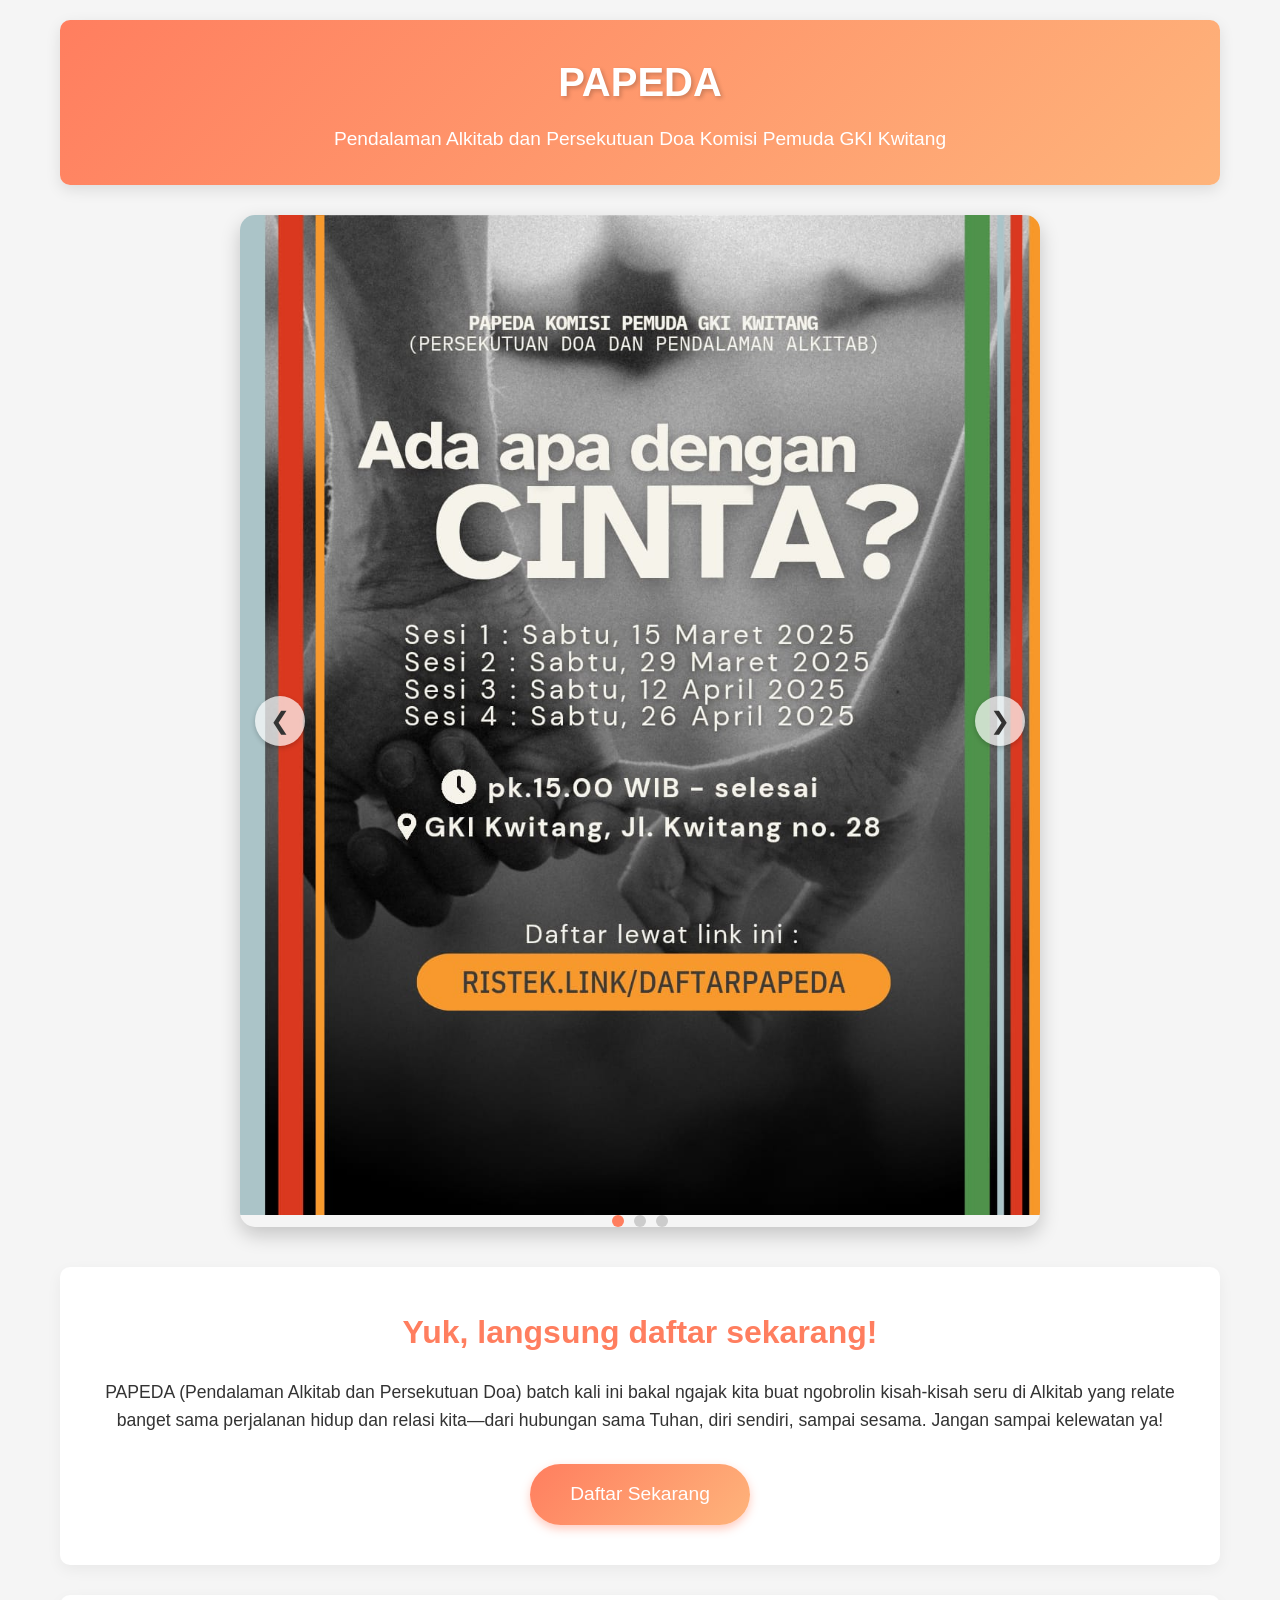
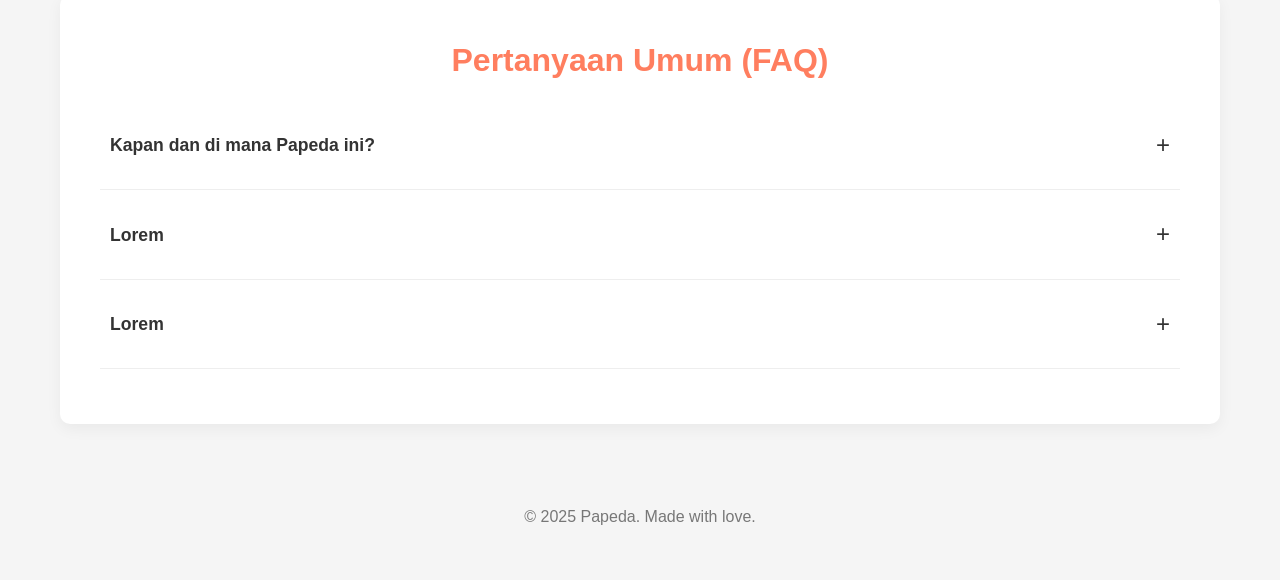
==== index.html @ 450020db "rename main.html to index.html" ====
<!DOCTYPE html>
<html lang="id">
<head>
    <meta charset="UTF-8">
    <meta name="viewport" content="width=device-width, initial-scale=1.0">
    <title>PAPEDA (Pendalaman Alkitab dan Persekutuan Doa)</title>
    <link rel="stylesheet" href="styles.css">
    <script defer src="script.js"></script>
</head>
<body>
    <div class="container">
        <header>
            <h1>PAPEDA</h1>
            <p>Pendalaman Alkitab dan Persekutuan Doa Komisi Pemuda GKI Kwitang</p>
        </header>

        <section class="carousel-container">
            <div class="carousel">
                <div class="carousel-slide">
                    <img src="poster1.jpg" alt="Poster Acara Papeda 1">
                </div>
                <div class="carousel-slide">
                    <img src="poster1.jpg" alt="Poster Acara Papeda 2">
                </div>
                <div class="carousel-slide">
                    <img src="poster1.jpg" alt="Poster Acara Papeda 3">
                </div>
            </div>
            
            <button class="carousel-btn prev-btn">&#10094;</button>
            <button class="carousel-btn next-btn">&#10095;</button>
            
            <div class="carousel-indicators">
                <span class="indicator active"></span>
                <span class="indicator"></span>
                <span class="indicator"></span>
            </div>
        </section>

        <section class="registration">
            <h2>Yuk, langsung daftar sekarang!</h2>
            <p>PAPEDA (Pendalaman Alkitab dan Persekutuan Doa) batch kali ini bakal ngajak kita buat ngobrolin kisah-kisah seru di Alkitab yang relate banget sama perjalanan hidup dan relasi kita—dari hubungan sama Tuhan, diri sendiri, sampai sesama. Jangan sampai kelewatan ya!</p>
            <a href="https://ristek.link/daftarPAPEDA" class="btn-register">Daftar Sekarang</a>
        </section>

        <section class="faq-section">
            <h2>Pertanyaan Umum (FAQ)</h2>
            
            <div class="faq-item">
                <div class="faq-question">Kapan dan di mana Papeda ini?</div>
                <div class="faq-answer">
                    <p>di kwitang :)</p>
                </div>
            </div>
            
            <div class="faq-item">
                <div class="faq-question">Lorem</div>
                <div class="faq-answer">
                    <p>Lorem</p>
                </div>
            </div>
            
            <div class="faq-item">
                <div class="faq-question">Lorem</div>
                <div class="faq-answer">
                    <p>Lorem</p>
                    <ul>
                        <li>Lorem</li>
                        <li>Lorem</li>
                        <li>Lorem</li>
                        <li>Lorem</li>
                    </ul>
                </div>
            </div>
            
        </section>

        <footer>
            <p>&copy; 2025 Papeda. Made with love.</p>
        </footer>
    </div>

</body>
</html>
---- styles.css ----
* {
    margin: 0;
    padding: 0;
    box-sizing: border-box;
    font-family: 'Segoe UI', Tahoma, Geneva, Verdana, sans-serif;
}

body {
    background-color: #f5f5f5;
    color: #333;
    line-height: 1.6;
}

.container {
    max-width: 1200px;
    margin: 0 auto;
    padding: 20px;
}

/* Header Styling */
header {
    text-align: center;
    padding: 30px 0;
    background: linear-gradient(135deg, #ff7e5f, #feb47b);
    color: white;
    border-radius: 10px;
    margin-bottom: 30px;
    box-shadow: 0 5px 15px rgba(0, 0, 0, 0.1);
}

header h1 {
    font-size: 2.5rem;
    margin-bottom: 10px;
    text-shadow: 2px 2px 4px rgba(0, 0, 0, 0.2);
}

header p {
    font-size: 1.2rem;
    max-width: 800px;
    margin: 0 auto;
}

/* Carousel Styling */
.carousel-container {
    position: relative;
    max-width: 800px;
    margin: 0 auto 40px;
    overflow: hidden;
    border-radius: 15px;
    box-shadow: 0 8px 20px rgba(0, 0, 0, 0.2);
}

.carousel {
    display: flex;
    transition: transform 0.5s ease-in-out;
}

.carousel-slide {
    min-width: 100%;
    height: auto;
}

.carousel-slide img {
    width: 100%;
    height: auto;
    display: block;
}

.carousel-btn {
    position: absolute;
    top: 50%;
    transform: translateY(-50%);
    background-color: rgba(255, 255, 255, 0.7);
    color: #333;
    border: none;
    border-radius: 50%;
    width: 50px;
    height: 50px;
    font-size: 1.5rem;
    cursor: pointer;
    transition: all 0.3s;
    display: flex;
    align-items: center;
    justify-content: center;
    box-shadow: 0 2px 5px rgba(0, 0, 0, 0.2);
}

.carousel-btn:hover {
    background-color: rgba(255, 255, 255, 0.9);
    box-shadow: 0 4px 8px rgba(0, 0, 0, 0.3);
}

.prev-btn {
    left: 15px;
}

.next-btn {
    right: 15px;
}

.carousel-indicators {
    display: flex;
    justify-content: center;
    /* margin-top: 15px; */
}

.indicator {
    width: 12px;
    height: 12px;
    border-radius: 50%;
    background-color: #ccc;
    margin: 0 5px;
    cursor: pointer;
    transition: background-color 0.3s;
}

.indicator.active {
    background-color: #ff7e5f;
}

/* Registration Section */
.registration {
    background-color: white;
    padding: 40px;
    border-radius: 10px;
    box-shadow: 0 5px 15px rgba(0, 0, 0, 0.05);
    margin-bottom: 30px;
    text-align: center;
}

.registration h2 {
    font-size: 2rem;
    margin-bottom: 20px;
    color: #ff7e5f;
}

.registration p {
    margin-bottom: 30px;
    font-size: 1.1rem;
}

.btn-register {
    display: inline-block;
    background: linear-gradient(135deg, #ff7e5f, #feb47b);
    color: white;
    padding: 15px 40px;
    font-size: 1.2rem;
    text-decoration: none;
    border-radius: 50px;
    transition: all 0.3s;
    box-shadow: 0 4px 10px rgba(255, 126, 95, 0.4);
}

.btn-register:hover {
    transform: translateY(-3px);
    box-shadow: 0 6px 15px rgba(255, 126, 95, 0.5);
}

/* FAQ Section */
.faq-section {
    background-color: white;
    padding: 40px;
    border-radius: 10px;
    box-shadow: 0 5px 15px rgba(0, 0, 0, 0.05);
}

.faq-section h2 {
    font-size: 2rem;
    margin-bottom: 30px;
    text-align: center;
    color: #ff7e5f;
}

.faq-item {
    margin-bottom: 15px;
    border-bottom: 1px solid #eee;
    padding-bottom: 15px;
}

.faq-question {
    display: flex;
    justify-content: space-between;
    align-items: center;
    cursor: pointer;
    font-weight: 600;
    font-size: 1.1rem;
    padding: 10px;
    transition: all 0.3s;
    border-radius: 5px;
}

.faq-question:hover {
    background-color: #f9f9f9;
}

.faq-question::after {
    content: '+';
    font-size: 1.5rem;
    font-weight: 300;
    transition: transform 0.3s;
}

.faq-item.active .faq-question {
    color: #ff7e5f;
}

.faq-item.active .faq-question::after {
    content: '−';
    transform: rotate(180deg);
}

.faq-answer {
    max-height: 0;
    overflow: hidden;
    transition: max-height 0.5s ease-in-out, padding 0.5s ease-in-out;
    padding: 0 10px;
}

.faq-item.active .faq-answer {
    max-height: 500px;
    padding: 10px;
}

/* Footer */
footer {
    text-align: center;
    padding: 30px 0;
    margin-top: 50px;
    color: #777;
}

/* Responsive Design */
@media (max-width: 768px) {
    header h1 {
        font-size: 2rem;
    }

    header p {
        font-size: 1rem;
    }

    .carousel-container {
        max-width: 100%;
    }

    .carousel-btn {
        width: 40px;
        height: 40px;
        font-size: 1.2rem;
    }

    .registration, .faq-section {
        padding: 25px;
    }

    .btn-register {
        padding: 12px 30px;
        font-size: 1.1rem;
    }
}

@media (max-width: 480px) {
    header h1 {
        font-size: 1.8rem;
    }

    .carousel-btn {
        width: 35px;
        height: 35px;
        font-size: 1rem;
    }

    .faq-question {
        font-size: 1rem;
    }
}
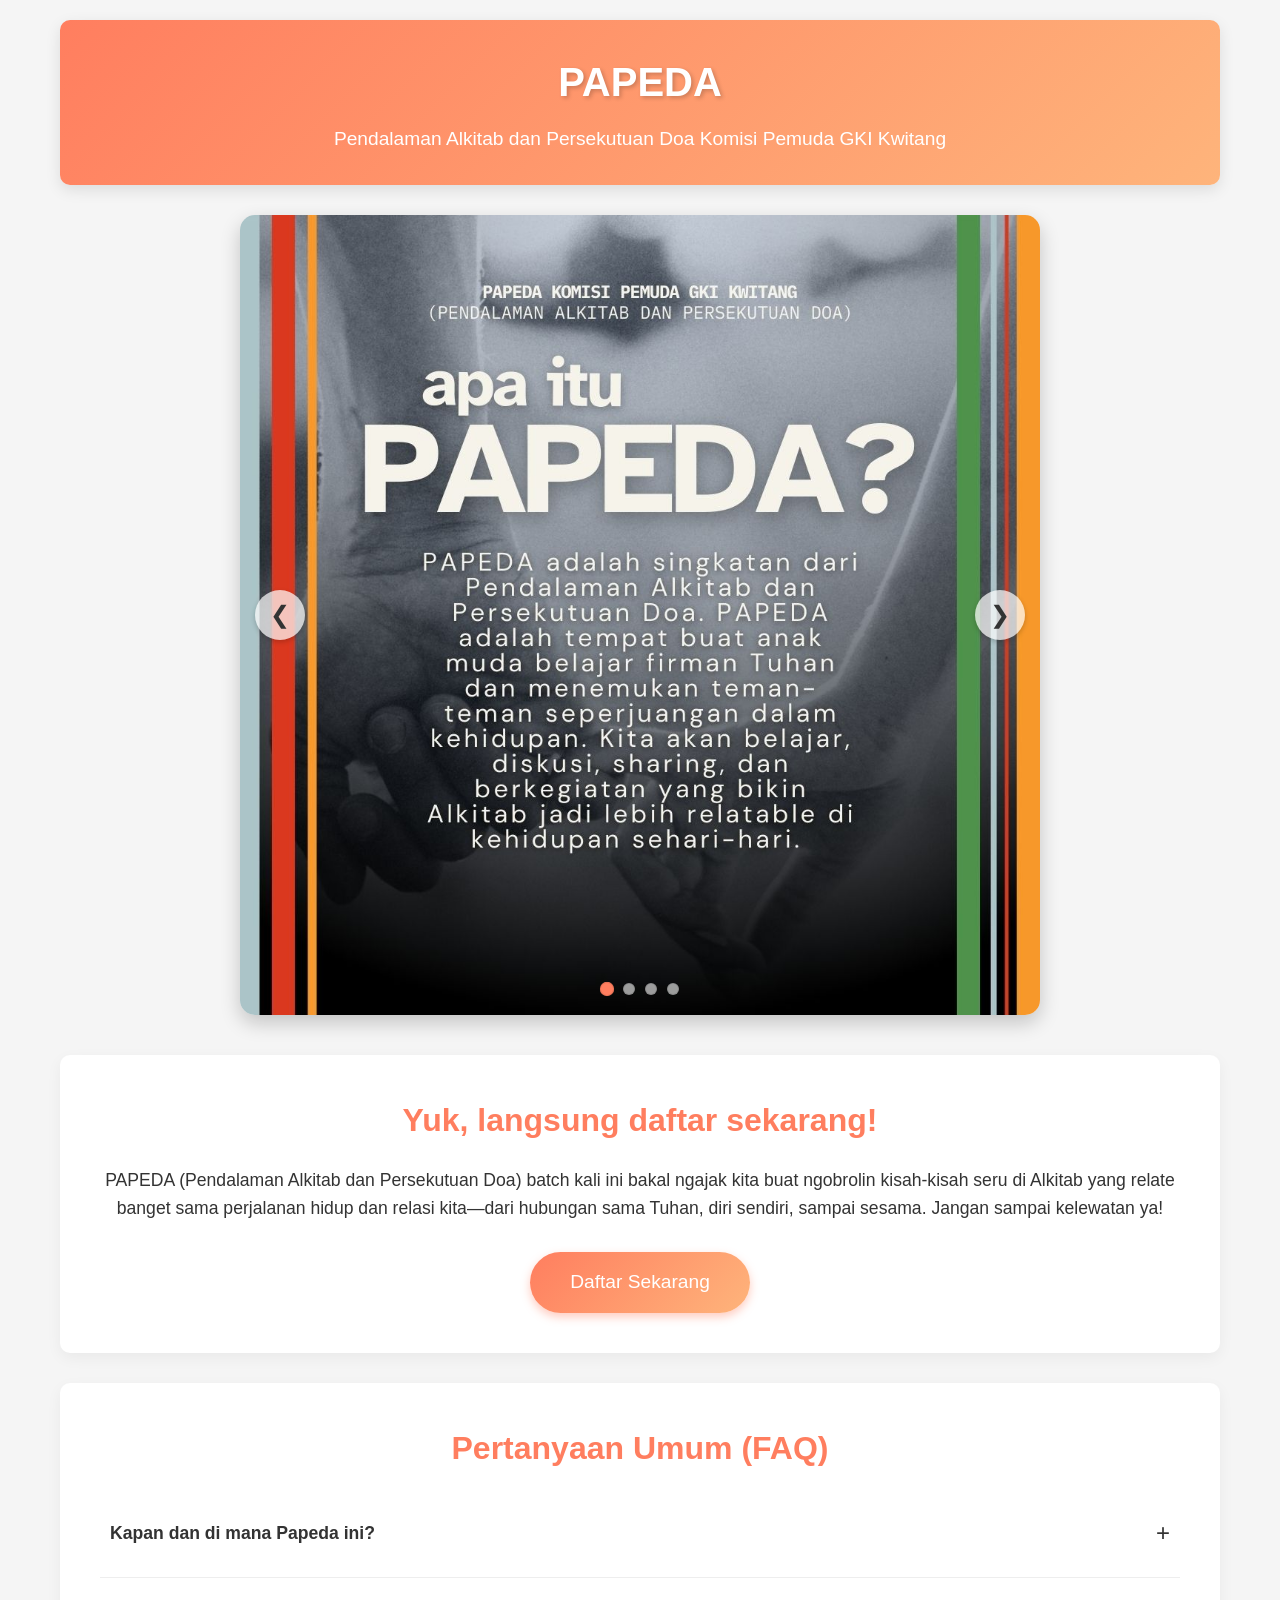
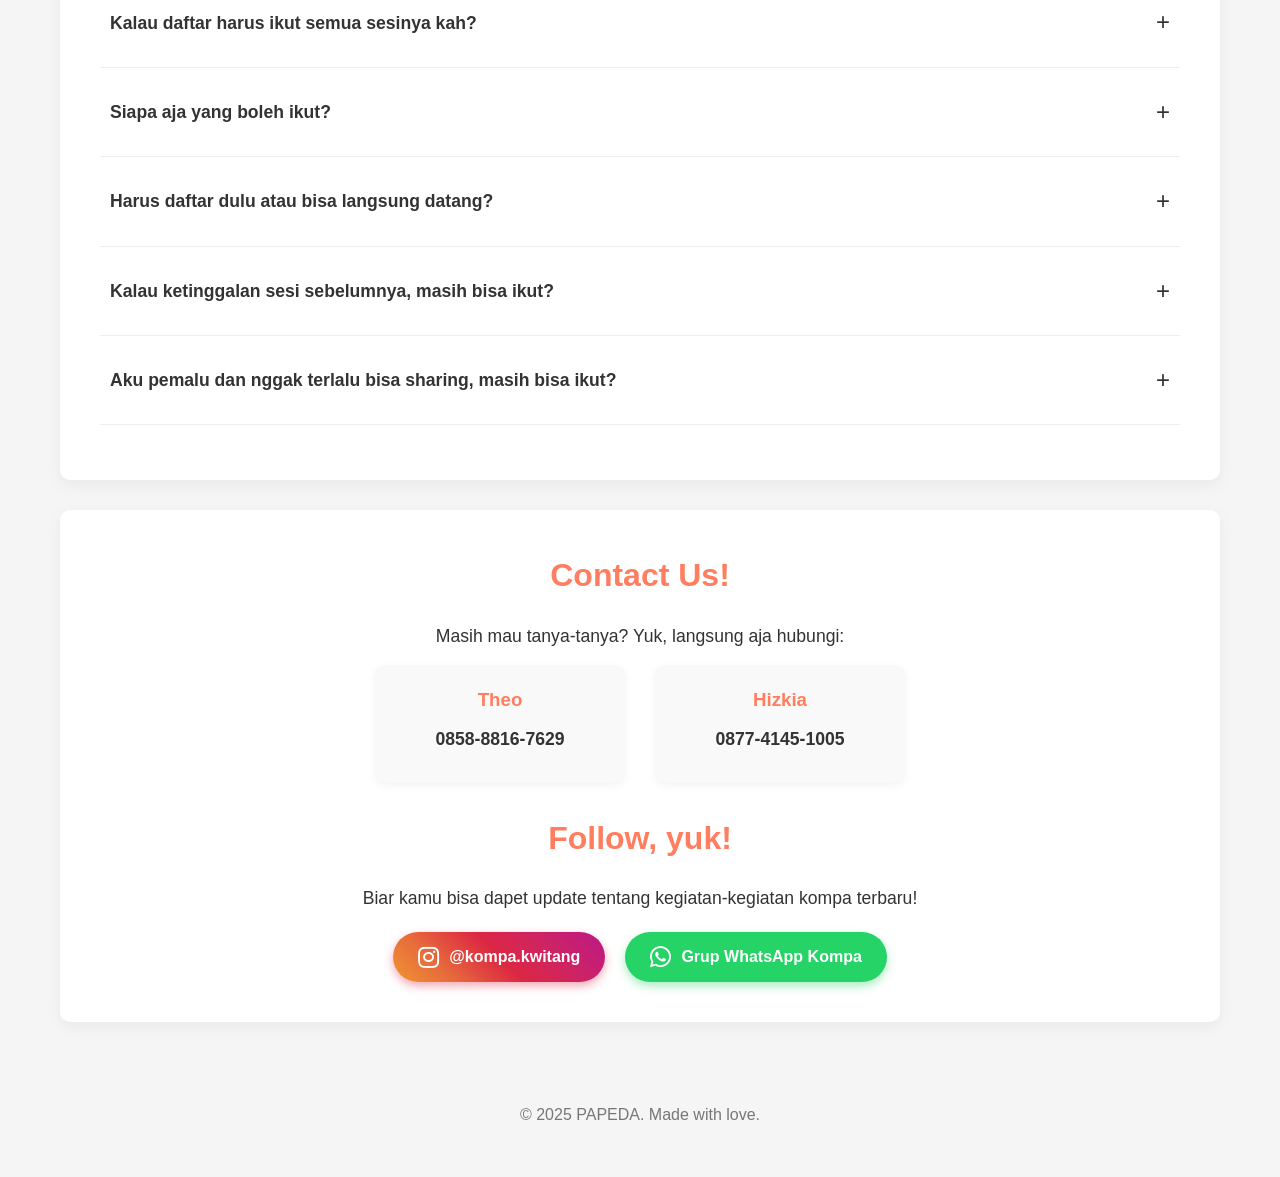
==== commit cd112fce: "add contact person, social media, change images" ====
--- a/index.html
+++ b/index.html
@@ -5,6 +5,7 @@
     <meta name="viewport" content="width=device-width, initial-scale=1.0">
     <title>PAPEDA (Pendalaman Alkitab dan Persekutuan Doa)</title>
     <link rel="stylesheet" href="styles.css">
+    <link rel="stylesheet" href="https://cdnjs.cloudflare.com/ajax/libs/font-awesome/5.15.4/css/all.min.css">
     <script defer src="script.js"></script>
 </head>
 <body>
@@ -20,10 +21,13 @@
                     <img src="poster1.jpg" alt="Poster Acara Papeda 1">
                 </div>
                 <div class="carousel-slide">
-                    <img src="poster1.jpg" alt="Poster Acara Papeda 2">
+                    <img src="poster2.jpg" alt="Poster Acara Papeda 2">
                 </div>
                 <div class="carousel-slide">
-                    <img src="poster1.jpg" alt="Poster Acara Papeda 3">
+                    <img src="poster3.jpg" alt="Poster Acara Papeda 3">
+                </div>
+                <div class="carousel-slide">
+                    <img src="poster4.jpg" alt="Poster Acara Papeda 4">
                 </div>
             </div>
             
@@ -32,6 +36,7 @@
             
             <div class="carousel-indicators">
                 <span class="indicator active"></span>
+                <span class="indicator"></span>
                 <span class="indicator"></span>
                 <span class="indicator"></span>
             </div>
@@ -49,34 +54,90 @@
             <div class="faq-item">
                 <div class="faq-question">Kapan dan di mana Papeda ini?</div>
                 <div class="faq-answer">
-                    <p>di kwitang :)</p>
+                    <p>PAPEDA diadakan 2 minggu sekali <b>pada jam 15:00 - selesai</b> sesuai jadwal yang tertera. Lokasi biasanya di lantai 3 GKI Kwitang. Info lebih lanjut soal tempat dan jadwal bakal diumumin di grup atau IG yaa!
+                    </p>
+                    <ul>
+                        <li>📅 <b>Week 1</b>: Sabtu, 15 Maret 2025<br>🎯Tema: Ada apa dengan Daud: Cerita tentang Tuhan dan aku</li>
+                        <li>📅 <b>Week 2</b>: Sabtu, 29 Maret 2025<br>🎯Tema: Ada apa dengan Salomo: Cerita tentang Aku dan Diriku</li>
+                        <li>📅 <b>Week 3</b>: Sabtu, 12 April 2025<br>🎯Tema: Tema: Ada apa dengan Yusuf: Cerita tentang Aku dan Sesama</li>
+                        <li>📅 <b>Week 4</b>: Sabtu, 26 April 2025<br>🎯Tema:  Ada apa dengan Rut dan Boas: Cerita tentang Aku dan Kamu (ea)</li>
+                    </ul>
                 </div>
             </div>
             
             <div class="faq-item">
-                <div class="faq-question">Lorem</div>
+                <div class="faq-question">Kalau daftar harus ikut semua sesinya kah?</div>
                 <div class="faq-answer">
-                    <p>Lorem</p>
+                    <p>Nggak harus! PAPEDA itu fleksibel, kamu bisa ikut kapan aja sesuai ketersediaanmu. Tapi, kalau ikut terus, pasti lebih dapet manfaatnya karena sesi-sesi kita saling nyambung.</p>
                 </div>
             </div>
             
             <div class="faq-item">
-                <div class="faq-question">Lorem</div>
+                <div class="faq-question">Siapa aja yang boleh ikut?</div>
                 <div class="faq-answer">
-                    <p>Lorem</p>
-                    <ul>
-                        <li>Lorem</li>
-                        <li>Lorem</li>
-                        <li>Lorem</li>
-                        <li>Lorem</li>
-                    </ul>
+                    <p>Semua orang boleh ikut! Mau kamu jemaat GKI Kwitang atau bukan, masih baru atau udah sering datang, PAPEDA terbuka buat siapa aja yang pengen belajar bareng soal firman Tuhan dengan cara yang santai tapi mendalam.</p>
+                </div>
+            </div>
+            
+            <div class="faq-item">
+                <div class="faq-question">Harus daftar dulu atau bisa langsung datang?</div>
+                <div class="faq-answer">
+                    <p>Bisa langsung datang, tapi lebih baik daftar dulu biar kita bisa atur tempat dan materi dengan lebih rapi. Link pendaftaran bisa diakses <a href="https://ristek.link/daftarPAPEDA">di sini</a> yaa.</p>
+                </div>
+            </div>
+            
+            <div class="faq-item">
+                <div class="faq-question">Kalau ketinggalan sesi sebelumnya, masih bisa ikut?</div>
+                <div class="faq-answer">
+                    <p>Boleh banget dongg :D Setiap sesi bisa tetap bisa diikuti meskipun kamu baru pertama kali datang. Kalau mau nge-recap, bisa cek rangkuman materi yang biasanya kita share setelah pertemuan.</p>
+                </div>
+            </div>
+            
+            
+            <div class="faq-item">
+                <div class="faq-question">Aku pemalu dan nggak terlalu bisa sharing, masih bisa ikut?</div>
+                <div class="faq-answer">
+                    <p>Pastinya bisa! Kita nggak maksa siapa pun buat ngomong kalau nggak nyaman. Kamu bisa dengerin dulu, belajar pelan-pelan, dan sharing kalau udah siap. PAPEDA tempat yang safe buat semua orang!</p>
                 </div>
             </div>
             
         </section>
 
+        <section class="contact-social">
+            <h2>Contact Us!</h2>
+            <p>Masih mau tanya-tanya? Yuk, langsung aja hubungi:</p>
+            
+            <div class="contact-info">
+                <div class="contact-card">
+                    <h3>Theo</h3>
+                    <p class="phone">0858-8816-7629</p>
+                </div>
+                
+                <div class="contact-card">
+                    <h3>Hizkia</h3>
+                    <p class="phone">0877-4145-1005</p>
+                </div>
+                
+            </div>
+            
+            <h2>Follow, yuk!</h2>
+            <p>Biar kamu bisa dapet update tentang kegiatan-kegiatan kompa terbaru!</p>
+            
+            <div class="social-media">
+                <a href="https://instagram.com/kompa.kwitang" target="_blank" class="social-btn instagram-btn">
+                    <i class="fab fa-instagram social-icon"></i>
+                    <span>@kompa.kwitang</span>
+                </a>
+                
+                <a href="https://chat.whatsapp.com/GkGweN5Etkk2WAQg0zyxUW" target="_blank" class="social-btn whatsapp-btn">
+                    <i class="fab fa-whatsapp social-icon"></i>
+                    <span>Grup WhatsApp Kompa</span>
+                </a>
+            </div>
+        </section>
+
         <footer>
-            <p>&copy; 2025 Papeda. Made with love.</p>
+            <p>&copy; 2025 PAPEDA. Made with love.</p>
         </footer>
     </div>
 
--- a/styles.css
+++ b/styles.css
@@ -1,3 +1,4 @@
+/* Reset dan Styling Dasar */
 * {
     margin: 0;
     padding: 0;
@@ -58,6 +59,7 @@
 .carousel-slide {
     min-width: 100%;
     height: auto;
+    position: relative;
 }
 
 .carousel-slide img {
@@ -83,6 +85,7 @@
     align-items: center;
     justify-content: center;
     box-shadow: 0 2px 5px rgba(0, 0, 0, 0.2);
+    z-index: 10;
 }
 
 .carousel-btn:hover {
@@ -99,23 +102,29 @@
 }
 
 .carousel-indicators {
+    position: absolute;
+    bottom: 20px;
+    left: 0;
+    right: 0;
     display: flex;
     justify-content: center;
-    /* margin-top: 15px; */
+    z-index: 5;
 }
 
 .indicator {
     width: 12px;
     height: 12px;
     border-radius: 50%;
-    background-color: #ccc;
+    background-color: rgba(255, 255, 255, 0.6);
     margin: 0 5px;
     cursor: pointer;
-    transition: background-color 0.3s;
+    transition: all 0.3s;
+    border: 1px solid rgba(0, 0, 0, 0.1);
 }
 
 .indicator.active {
     background-color: #ff7e5f;
+    transform: scale(1.2);
 }
 
 /* Registration Section */
@@ -249,6 +258,15 @@
         font-size: 1.2rem;
     }
 
+    .carousel-indicators {
+        bottom: 15px;
+    }
+
+    .indicator {
+        width: 10px;
+        height: 10px;
+    }
+
     .registration, .faq-section {
         padding: 25px;
     }
@@ -270,7 +288,135 @@
         font-size: 1rem;
     }
 
+    .carousel-indicators {
+        bottom: 10px;
+    }
+
+    .indicator {
+        width: 8px;
+        height: 8px;
+        margin: 0 3px;
+    }
+
     .faq-question {
         font-size: 1rem;
     }
+}
+
+/* Contact & Social Media Section */
+.contact-social {
+    background-color: white;
+    padding: 40px;
+    border-radius: 10px;
+    box-shadow: 0 5px 15px rgba(0, 0, 0, 0.05);
+    margin-top: 30px;
+    margin-bottom: 30px;
+    text-align: center;
+}
+
+.contact-social h2 {
+    font-size: 2rem;
+    margin-bottom: 20px;
+    color: #ff7e5f;
+}
+
+.contact-social p {
+    margin-bottom: 15px;
+    font-size: 1.1rem;
+}
+
+.contact-info {
+    display: flex;
+    flex-wrap: wrap;
+    justify-content: center;
+    gap: 30px;
+    margin-bottom: 30px;
+}
+
+.contact-card {
+    background: #f9f9f9;
+    padding: 20px;
+    border-radius: 10px;
+    width: 250px;
+    text-align: center;
+    box-shadow: 0 3px 10px rgba(0, 0, 0, 0.05);
+    transition: transform 0.3s;
+}
+
+.contact-card:hover {
+    transform: translateY(-5px);
+}
+
+.contact-card h3 {
+    margin-bottom: 10px;
+    color: #ff7e5f;
+}
+
+.contact-card p {
+    margin-bottom: 10px;
+}
+
+.contact-card .phone {
+    font-weight: bold;
+    color: #333;
+}
+
+.social-media {
+    display: flex;
+    justify-content: center;
+    gap: 20px;
+    margin-top: 20px;
+}
+
+.social-btn {
+    display: flex;
+    align-items: center;
+    gap: 10px;
+    padding: 12px 25px;
+    border-radius: 50px;
+    color: white;
+    text-decoration: none;
+    font-weight: 600;
+    transition: all 0.3s;
+}
+
+.social-btn:hover {
+    transform: translateY(-3px);
+}
+
+.instagram-btn {
+    background: linear-gradient(45deg, #f09433, #e6683c, #dc2743, #cc2366, #bc1888);
+    box-shadow: 0 4px 10px rgba(220, 39, 67, 0.4);
+}
+
+.whatsapp-btn {
+    background: #25D366;
+    box-shadow: 0 4px 10px rgba(37, 211, 102, 0.4);
+}
+
+.social-icon {
+    font-size: 1.5rem;
+}
+
+/* Responsive adjustments */
+@media (max-width: 768px) {
+    .contact-info {
+        gap: 20px;
+    }
+    
+    .contact-card {
+        width: 100%;
+        max-width: 300px;
+    }
+    
+    .social-media {
+        flex-direction: column;
+        align-items: center;
+        gap: 15px;
+    }
+    
+    .social-btn {
+        width: 80%;
+        justify-content: center;
+    }
 }
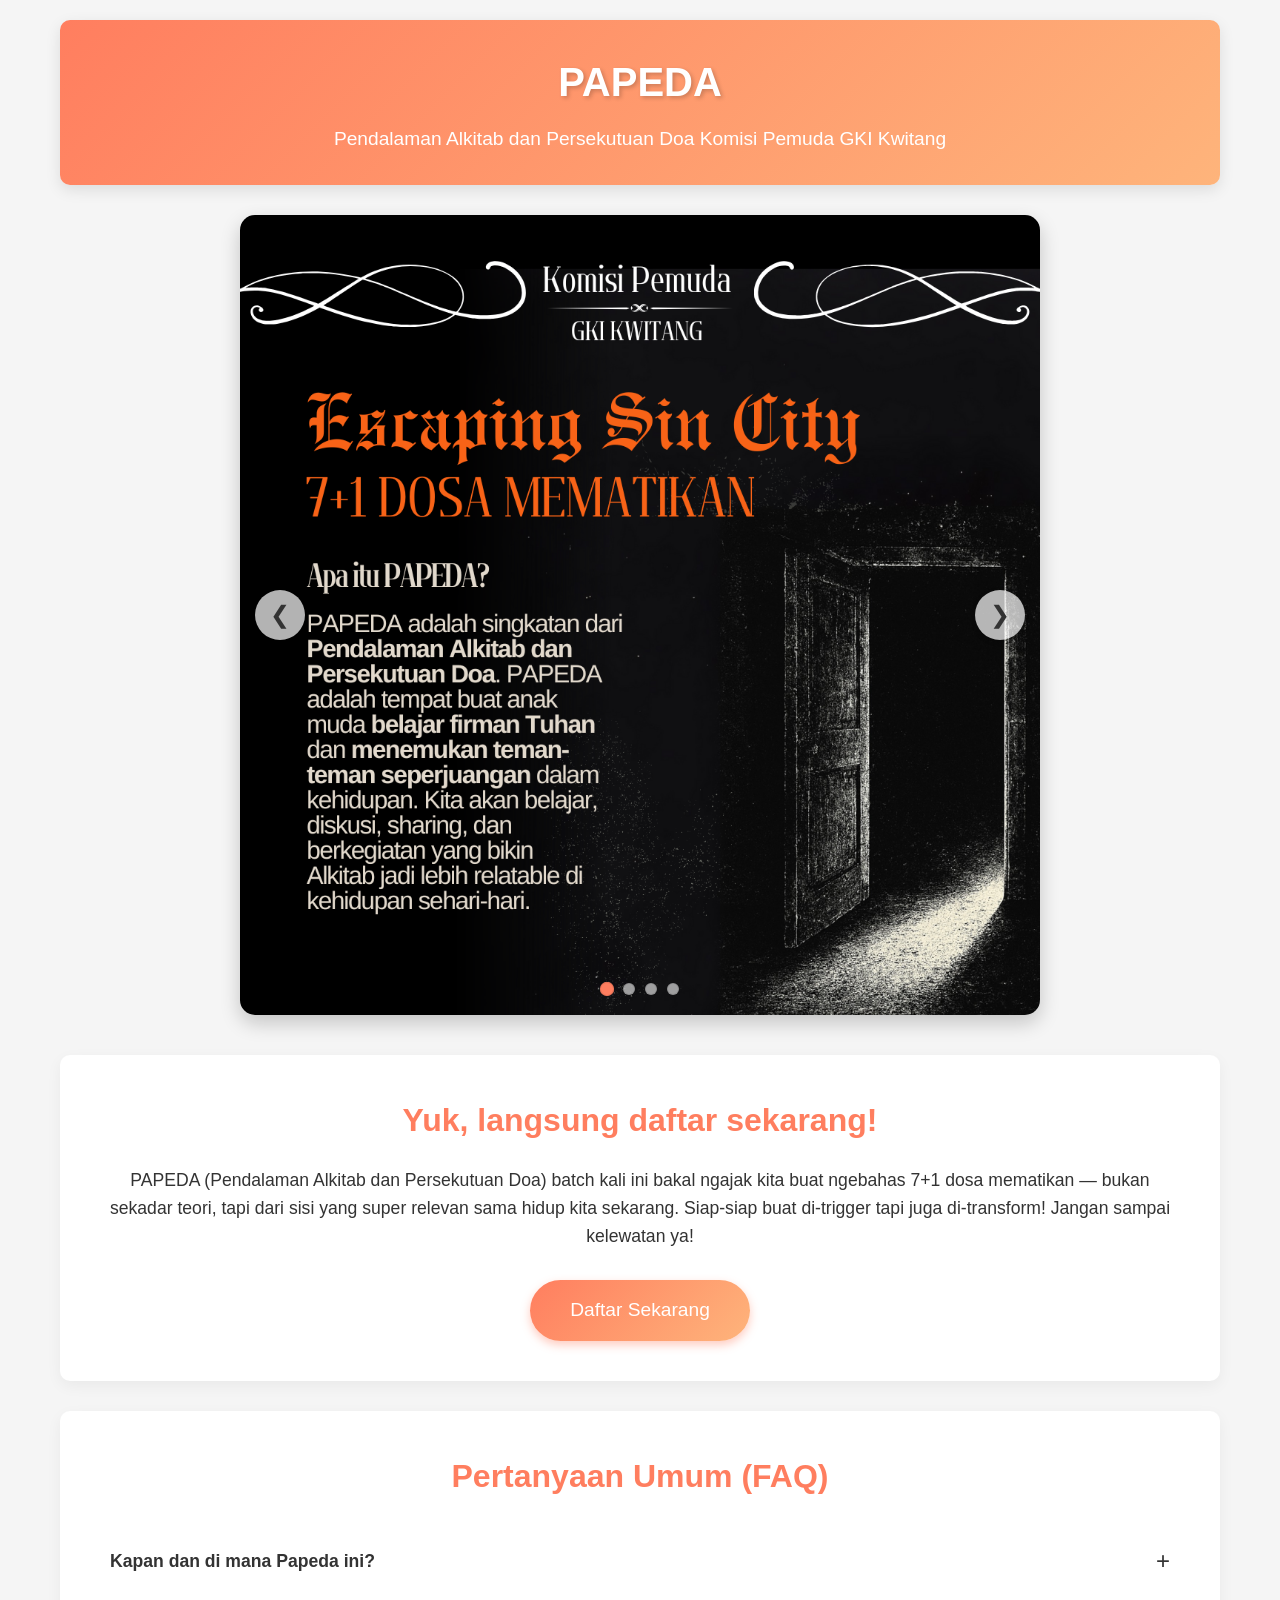
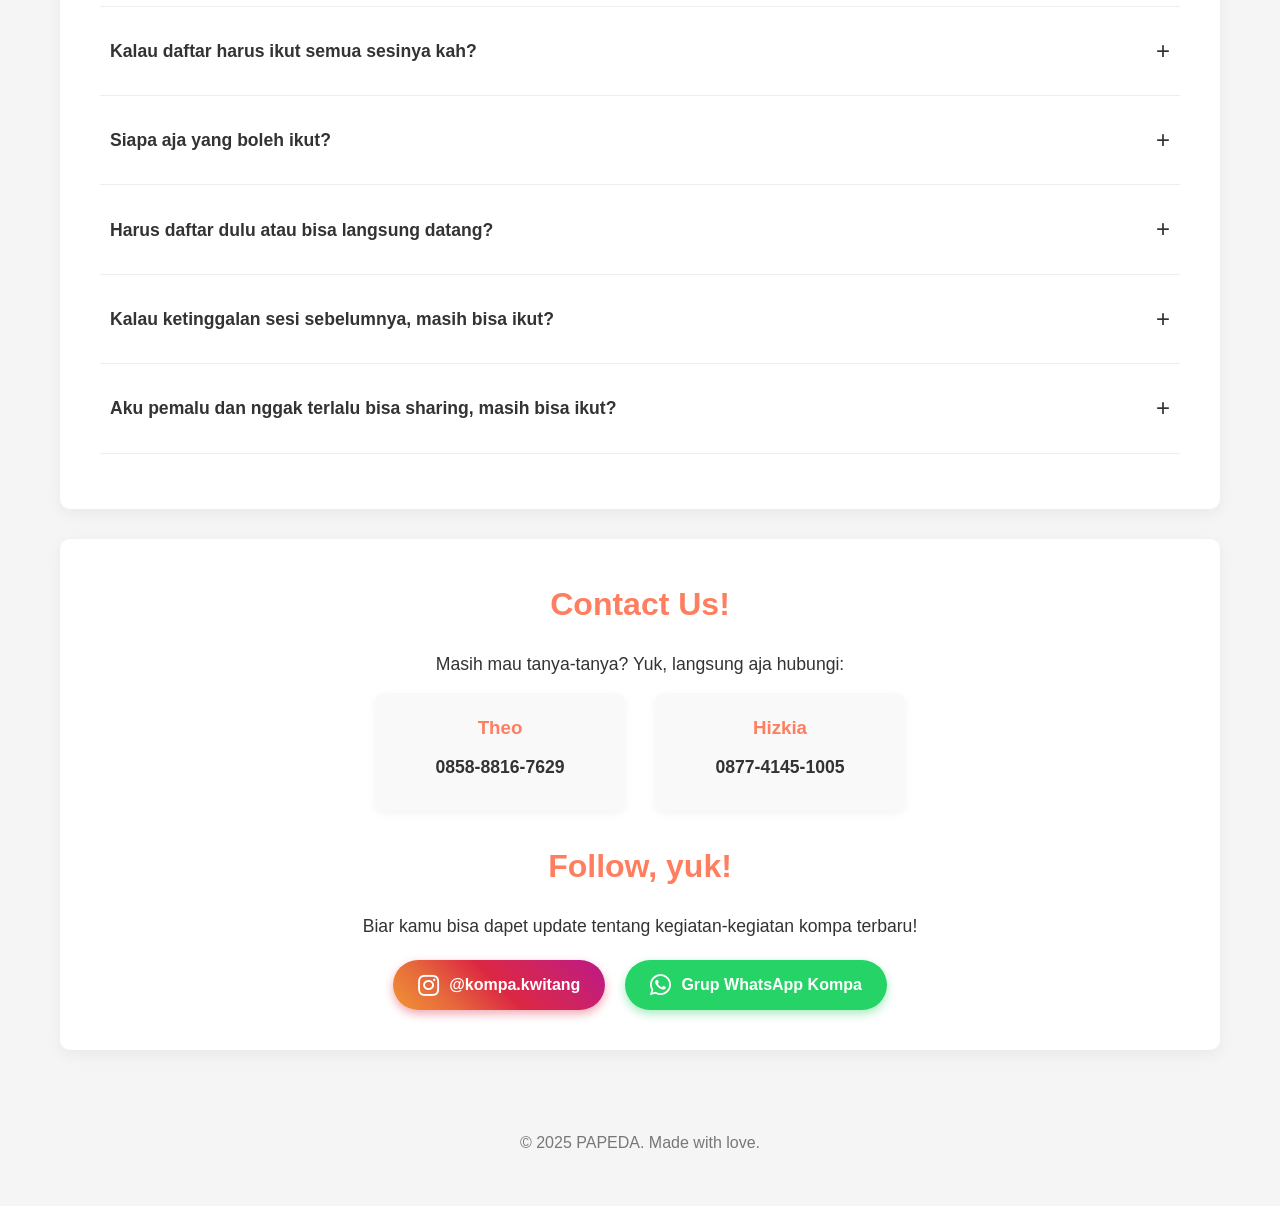
==== commit 9dd3a2ba: "prep for papeda batch 2 - 2025" ====
--- a/index.html
+++ b/index.html
@@ -18,16 +18,16 @@
         <section class="carousel-container">
             <div class="carousel">
                 <div class="carousel-slide">
-                    <img src="poster1.jpg" alt="Poster Acara Papeda 1">
+                    <img src="poster1.png" alt="Poster Acara Papeda 1">
                 </div>
                 <div class="carousel-slide">
-                    <img src="poster2.jpg" alt="Poster Acara Papeda 2">
+                    <img src="poster2.png" alt="Poster Acara Papeda 2">
                 </div>
                 <div class="carousel-slide">
-                    <img src="poster3.jpg" alt="Poster Acara Papeda 3">
+                    <img src="poster3.png" alt="Poster Acara Papeda 3">
                 </div>
                 <div class="carousel-slide">
-                    <img src="poster4.jpg" alt="Poster Acara Papeda 4">
+                    <img src="poster4.png" alt="Poster Acara Papeda 4">
                 </div>
             </div>
             
@@ -44,8 +44,8 @@
 
         <section class="registration">
             <h2>Yuk, langsung daftar sekarang!</h2>
-            <p>PAPEDA (Pendalaman Alkitab dan Persekutuan Doa) batch kali ini bakal ngajak kita buat ngobrolin kisah-kisah seru di Alkitab yang relate banget sama perjalanan hidup dan relasi kita—dari hubungan sama Tuhan, diri sendiri, sampai sesama. Jangan sampai kelewatan ya!</p>
-            <a href="https://ristek.link/daftarPAPEDA" class="btn-register">Daftar Sekarang</a>
+            <p>PAPEDA (Pendalaman Alkitab dan Persekutuan Doa) batch kali ini bakal ngajak kita buat ngebahas 7+1 dosa mematikan — bukan sekadar teori, tapi dari sisi yang super relevan sama hidup kita sekarang. Siap-siap buat di-trigger tapi juga di-transform! Jangan sampai kelewatan ya!</p>
+            <a href="https://docs.google.com/forms/d/e/1FAIpQLSdICngz5ph0bu_lk4uknC02QMD36Imzo5oNQ-8weMzQi1cZfA/viewform?usp=dialog" class="btn-register">Daftar Sekarang</a>
         </section>
 
         <section class="faq-section">
@@ -54,13 +54,13 @@
             <div class="faq-item">
                 <div class="faq-question">Kapan dan di mana Papeda ini?</div>
                 <div class="faq-answer">
-                    <p>PAPEDA diadakan 2 minggu sekali <b>pada jam 15:00 - selesai</b> sesuai jadwal yang tertera. Lokasi biasanya di lantai 3 GKI Kwitang. Info lebih lanjut soal tempat dan jadwal bakal diumumin di grup atau IG yaa!
+                    <p>PAPEDA diadakan 2 minggu sekali <b>pada jam 15:00 - selesai</b> sesuai jadwal yang tertera. PAPEDA akan berlangsung di GKI Kwitang, Jl. Kwitang no. 28. Info lebih lanjut soal tempat dan jadwal bakal diumumin di grup atau IG yaa!
                     </p>
                     <ul>
-                        <li>📅 <b>Week 1</b>: Sabtu, 15 Maret 2025<br>🎯Tema: Ada apa dengan Daud: Cerita tentang Tuhan dan aku</li>
-                        <li>📅 <b>Week 2</b>: Sabtu, 29 Maret 2025<br>🎯Tema: Ada apa dengan Salomo: Cerita tentang Aku dan Diriku</li>
-                        <li>📅 <b>Week 3</b>: Sabtu, 12 April 2025<br>🎯Tema: Tema: Ada apa dengan Yusuf: Cerita tentang Aku dan Sesama</li>
-                        <li>📅 <b>Week 4</b>: Sabtu, 26 April 2025<br>🎯Tema:  Ada apa dengan Rut dan Boas: Cerita tentang Aku dan Kamu (ea)</li>
+                        <li>📅 <b>Sesi 1</b>: Sabtu, 2 Agustus 2025<br>🎯Tema: Terlepas dari Keinginan akan Kendali & Kekuasaan</li>
+                        <li>📅 <b>Sesi 2</b>: Sabtu, 16 Agustus 2025<br>🎯Tema: Terlepas dari Keinginan akan Kepemilikan dan Keamanan</li>
+                        <li>📅 <b>Sesi 3</b>: Sabtu, 30 Agustus 2025<br>🎯Tema: Terlepas dari Keinginan akan Kenyamanan dan Kenikmatan</li>
+                        <li>📅 <b>Sesi 4</b>: Sabtu, 6 September 2025<br>🎯Tema: Terlepas dari Ketidakinginan: Kelalaian melakukan Hal Baik</li>
                     </ul>
                 </div>
             </div>
@@ -82,7 +82,7 @@
             <div class="faq-item">
                 <div class="faq-question">Harus daftar dulu atau bisa langsung datang?</div>
                 <div class="faq-answer">
-                    <p>Bisa langsung datang, tapi lebih baik daftar dulu biar kita bisa atur tempat dan materi dengan lebih rapi. Link pendaftaran bisa diakses <a href="https://ristek.link/daftarPAPEDA">di sini</a> yaa.</p>
+                    <p>Bisa langsung datang, tapi lebih baik daftar dulu biar kita bisa atur tempat dan materi dengan lebih rapi. Link pendaftaran bisa diakses <a href="https://docs.google.com/forms/d/e/1FAIpQLSdICngz5ph0bu_lk4uknC02QMD36Imzo5oNQ-8weMzQi1cZfA/viewform?usp=dialog">di sini</a> yaa.</p>
                 </div>
             </div>
             
@@ -108,15 +108,18 @@
             <p>Masih mau tanya-tanya? Yuk, langsung aja hubungi:</p>
             
             <div class="contact-info">
-                <div class="contact-card">
-                    <h3>Theo</h3>
-                    <p class="phone">0858-8816-7629</p>
-                </div>
-                
-                <div class="contact-card">
-                    <h3>Hizkia</h3>
-                    <p class="phone">0877-4145-1005</p>
-                </div>
+                <a href="https://wa.me/6285888167629">
+                    <div class="contact-card">
+                        <h3>Theo</h3>
+                        <p class="phone">0858-8816-7629</p>
+                    </div>
+                </a>
+                <a href="https://wa.me/6287741451005">
+                    <div class="contact-card">
+                        <h3>Hizkia</h3>
+                        <p class="phone">0877-4145-1005</p>
+                    </div>
+                </a>
                 
             </div>
             
--- a/styles.css
+++ b/styles.css
@@ -333,6 +333,10 @@
     margin-bottom: 30px;
 }
 
+.contact-info a {
+    text-decoration: none;
+}
+
 .contact-card {
     background: #f9f9f9;
     padding: 20px;
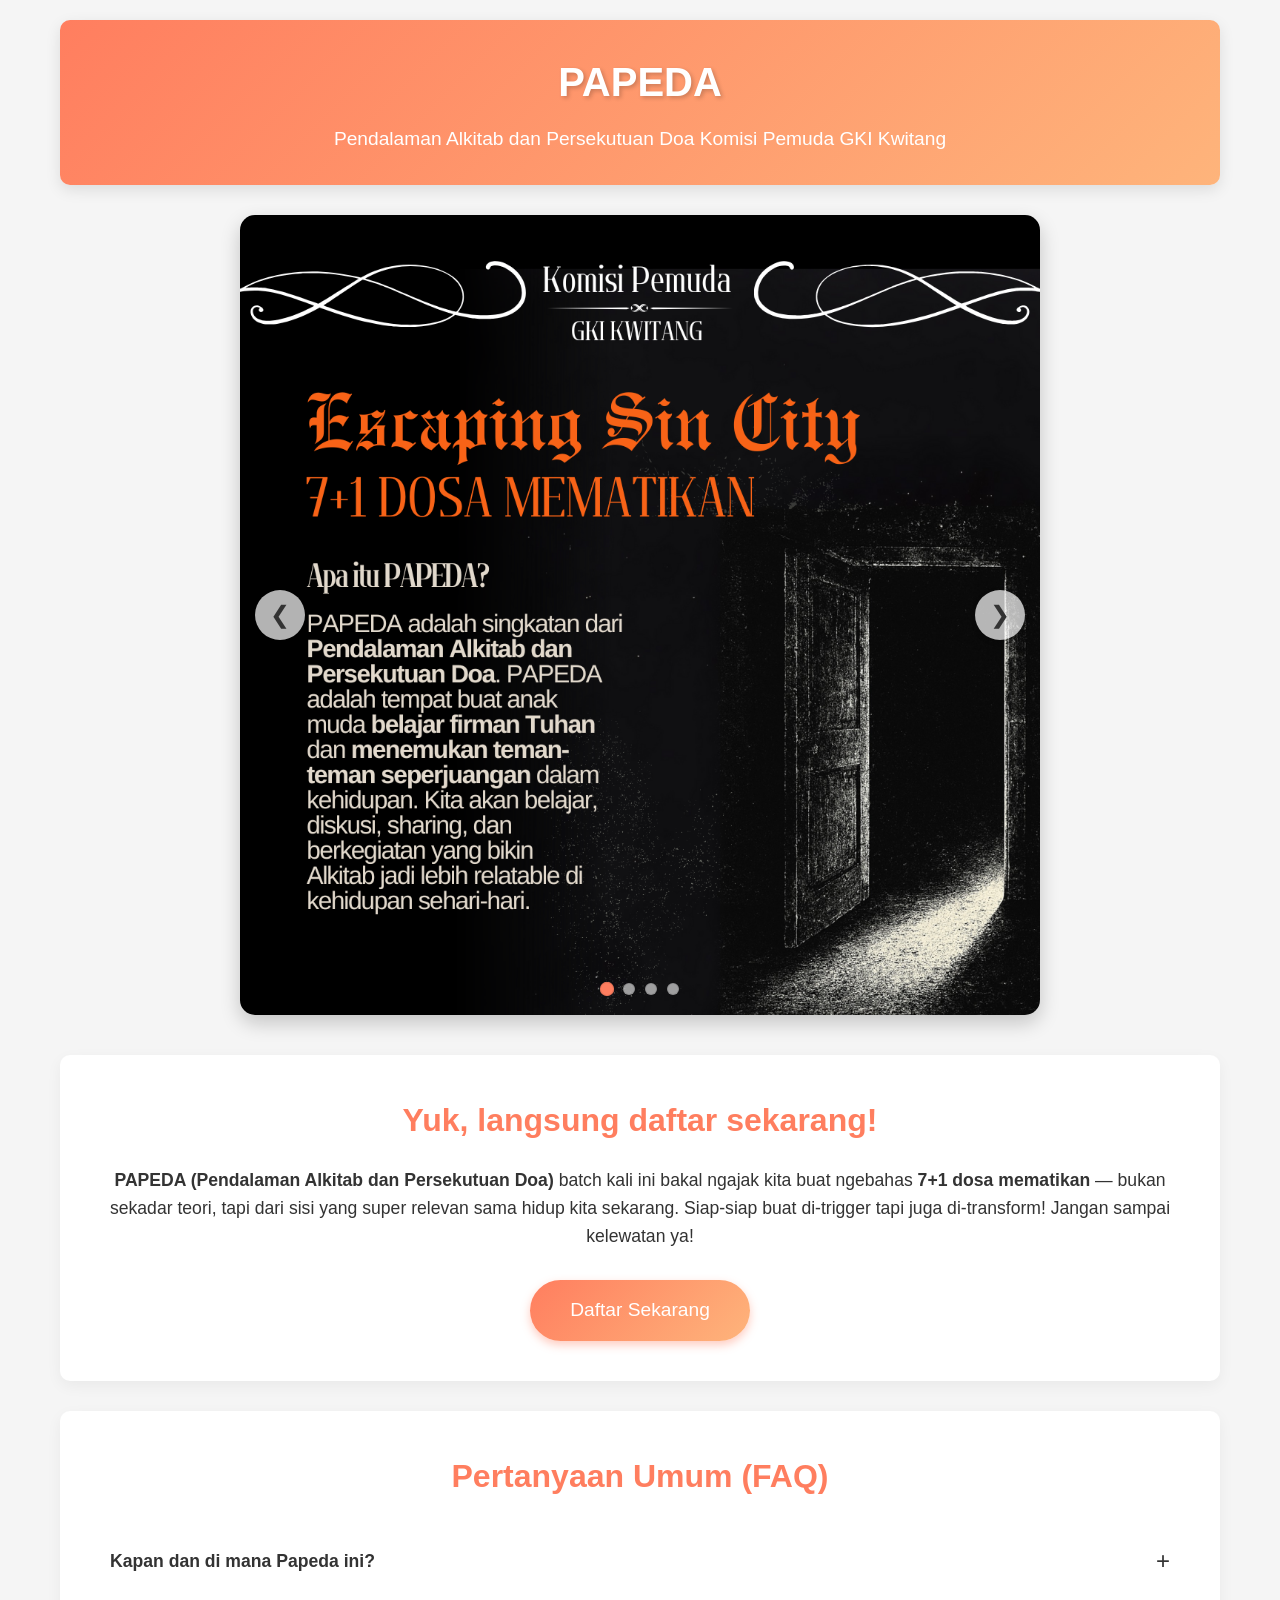
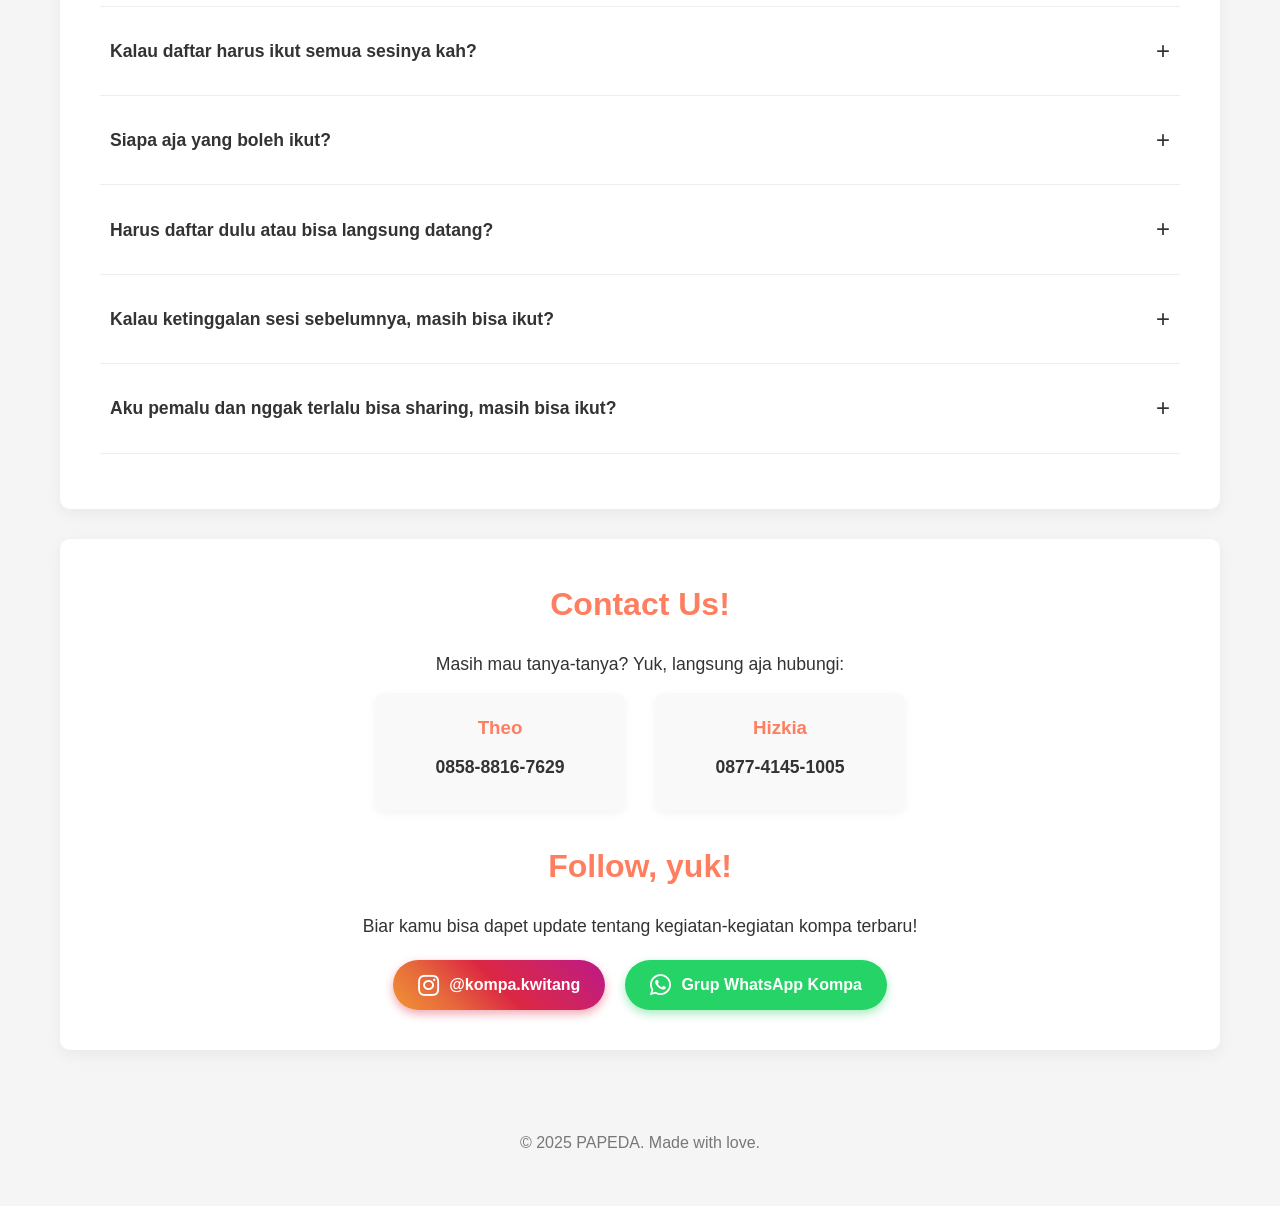
==== commit ac1518b6: "fix font formating" ====
--- a/index.html
+++ b/index.html
@@ -44,7 +44,7 @@
 
         <section class="registration">
             <h2>Yuk, langsung daftar sekarang!</h2>
-            <p>PAPEDA (Pendalaman Alkitab dan Persekutuan Doa) batch kali ini bakal ngajak kita buat ngebahas 7+1 dosa mematikan — bukan sekadar teori, tapi dari sisi yang super relevan sama hidup kita sekarang. Siap-siap buat di-trigger tapi juga di-transform! Jangan sampai kelewatan ya!</p>
+            <p><b>PAPEDA (Pendalaman Alkitab dan Persekutuan Doa)</b> batch kali ini bakal ngajak kita buat ngebahas <b>7+1 dosa mematikan</b> — bukan sekadar teori, tapi dari sisi yang super relevan sama hidup kita sekarang. Siap-siap buat di-trigger tapi juga di-transform! Jangan sampai kelewatan ya!</p>
             <a href="https://docs.google.com/forms/d/e/1FAIpQLSdICngz5ph0bu_lk4uknC02QMD36Imzo5oNQ-8weMzQi1cZfA/viewform?usp=dialog" class="btn-register">Daftar Sekarang</a>
         </section>
 
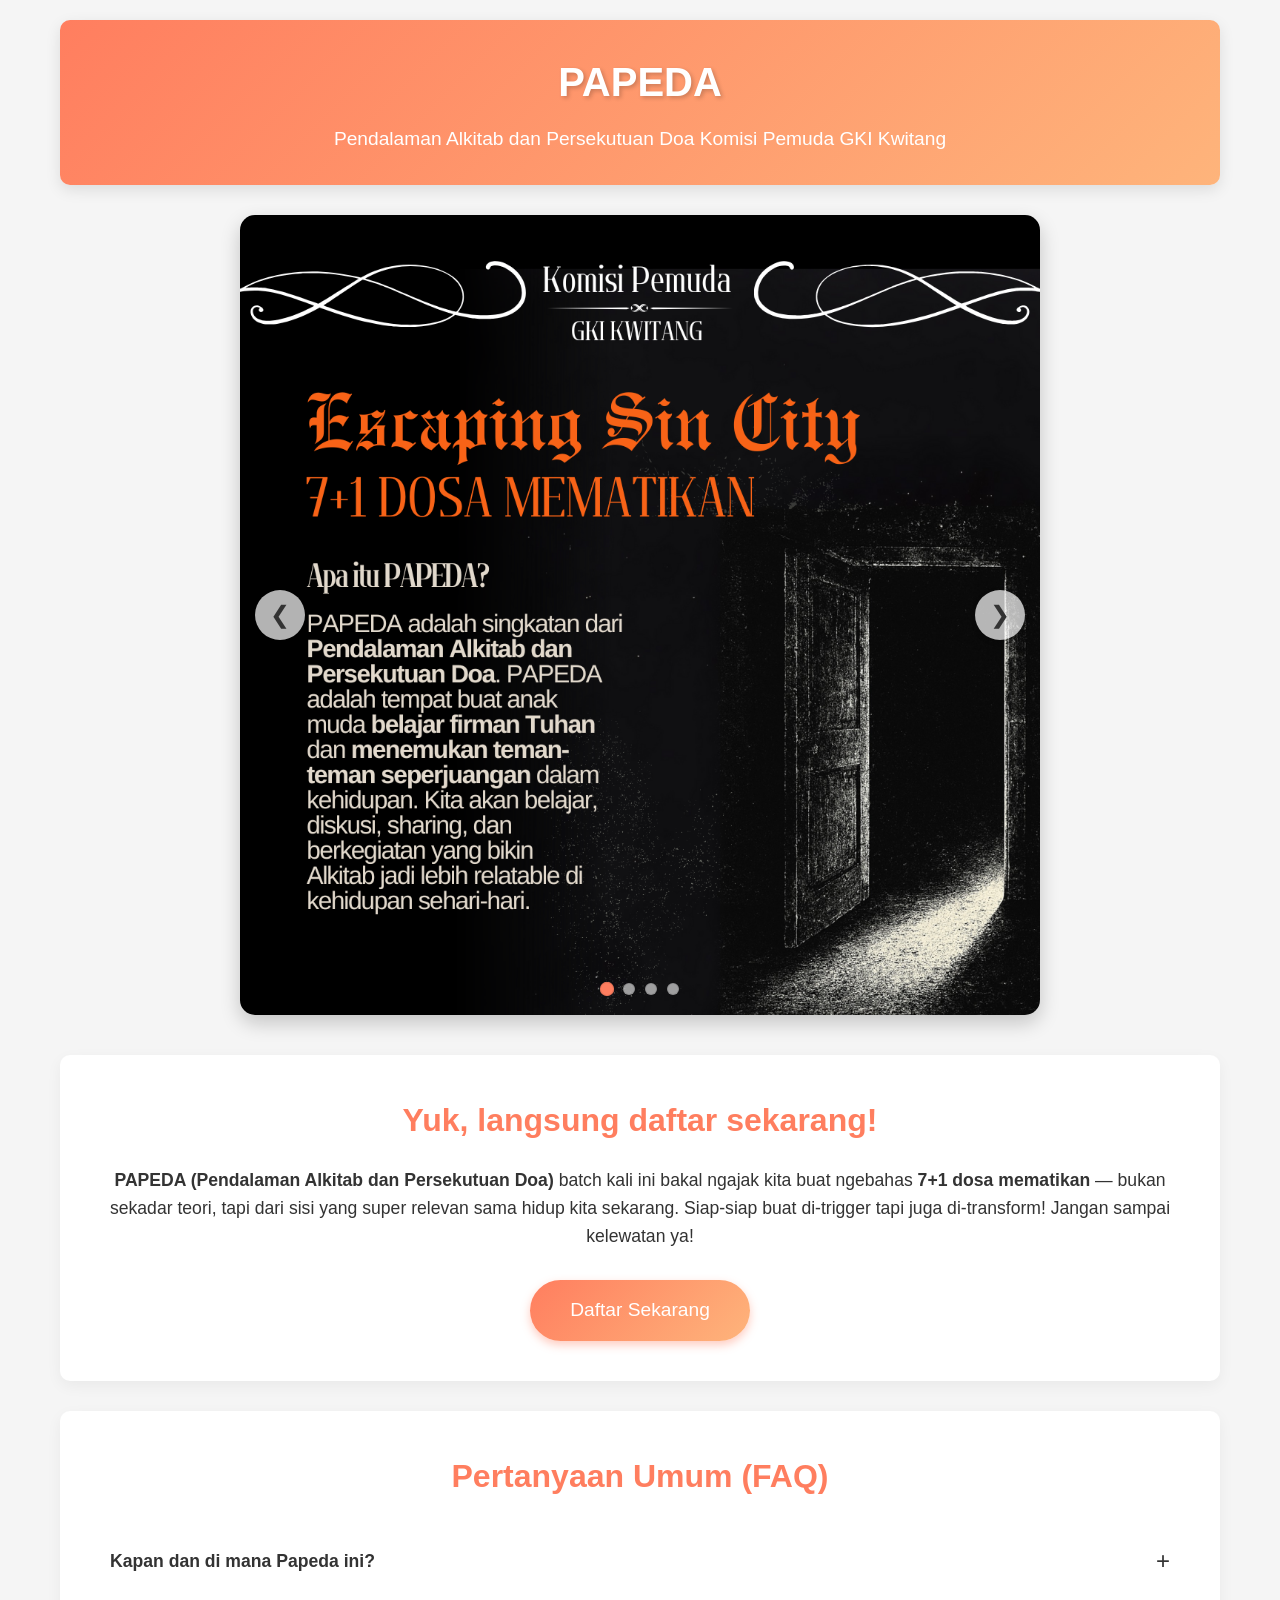
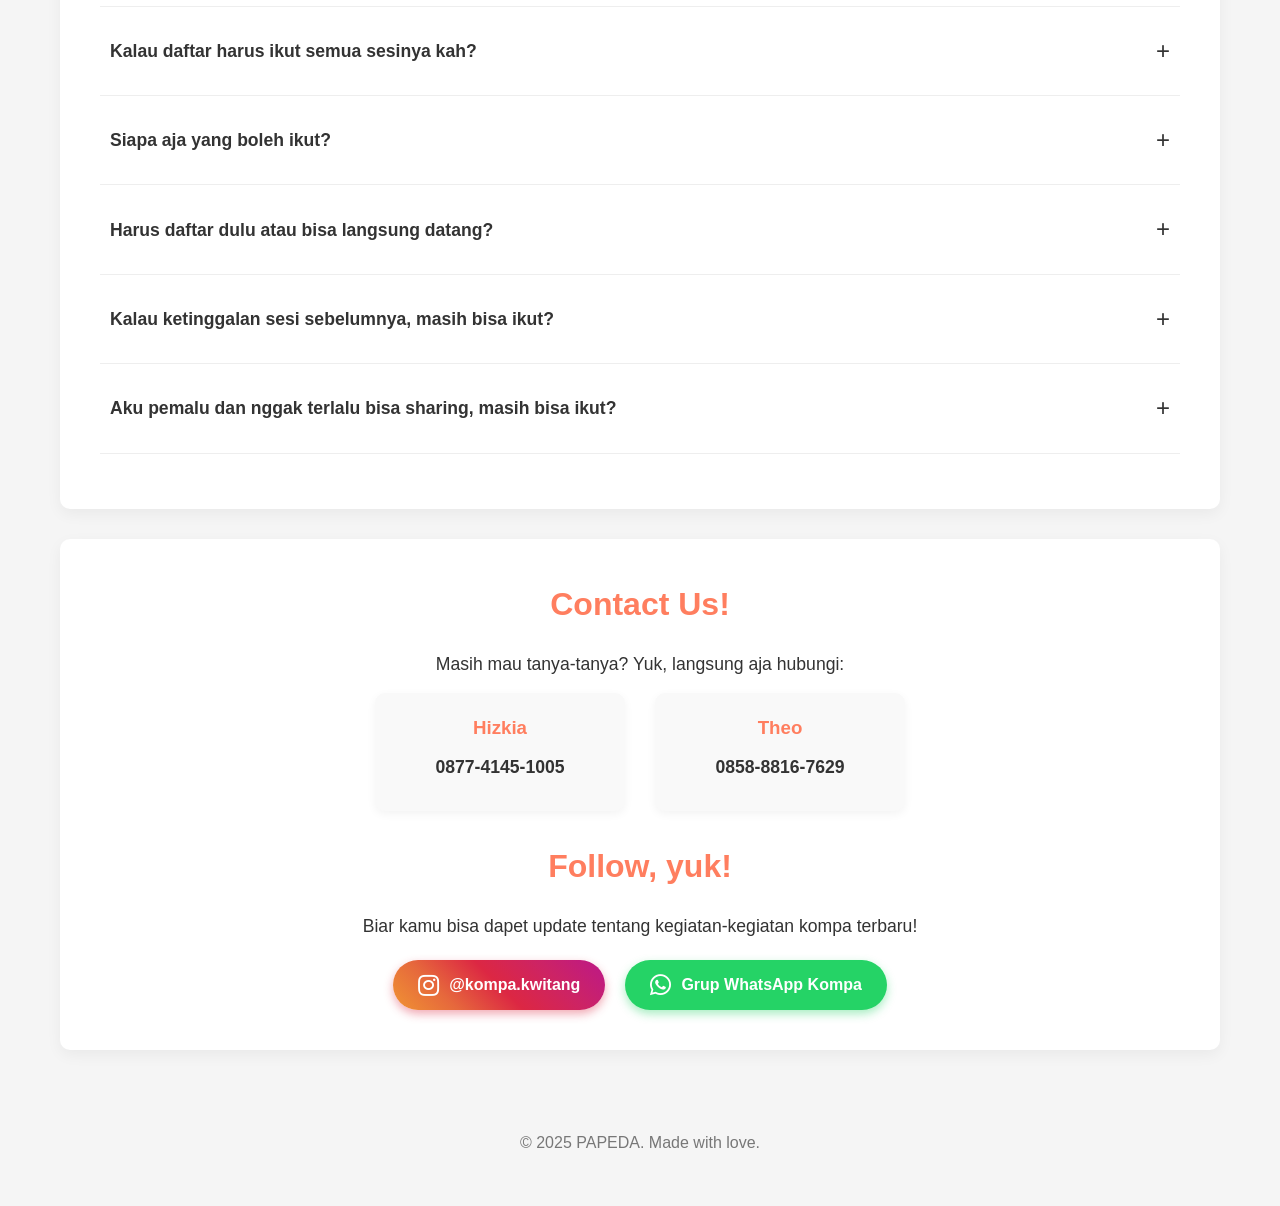
==== commit 61413ae4: "change contact card order" ====
--- a/index.html
+++ b/index.html
@@ -108,16 +108,16 @@
             <p>Masih mau tanya-tanya? Yuk, langsung aja hubungi:</p>
             
             <div class="contact-info">
+                <a href="https://wa.me/6287741451005">
+                    <div class="contact-card">
+                        <h3>Hizkia</h3>
+                        <p class="phone">0877-4145-1005</p>
+                    </div>
+                </a>
                 <a href="https://wa.me/6285888167629">
                     <div class="contact-card">
                         <h3>Theo</h3>
                         <p class="phone">0858-8816-7629</p>
-                    </div>
-                </a>
-                <a href="https://wa.me/6287741451005">
-                    <div class="contact-card">
-                        <h3>Hizkia</h3>
-                        <p class="phone">0877-4145-1005</p>
                     </div>
                 </a>
                 
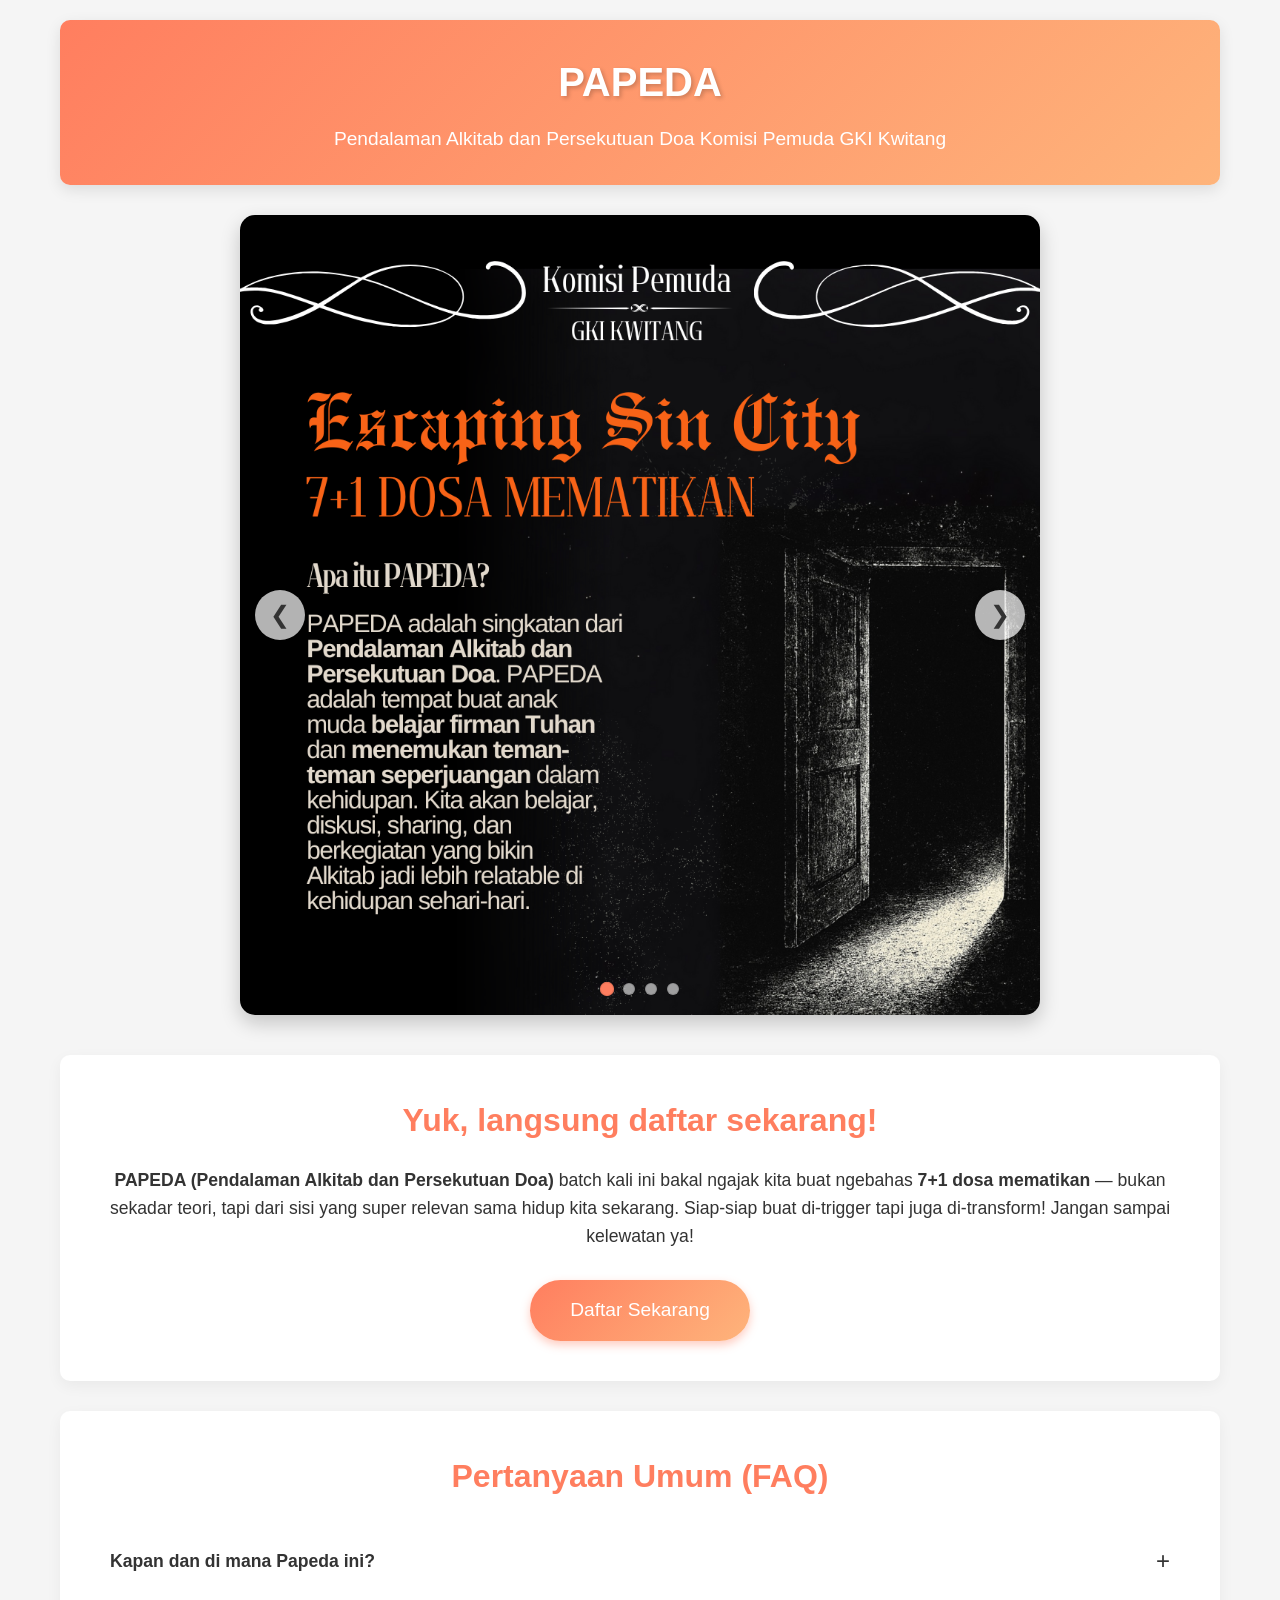
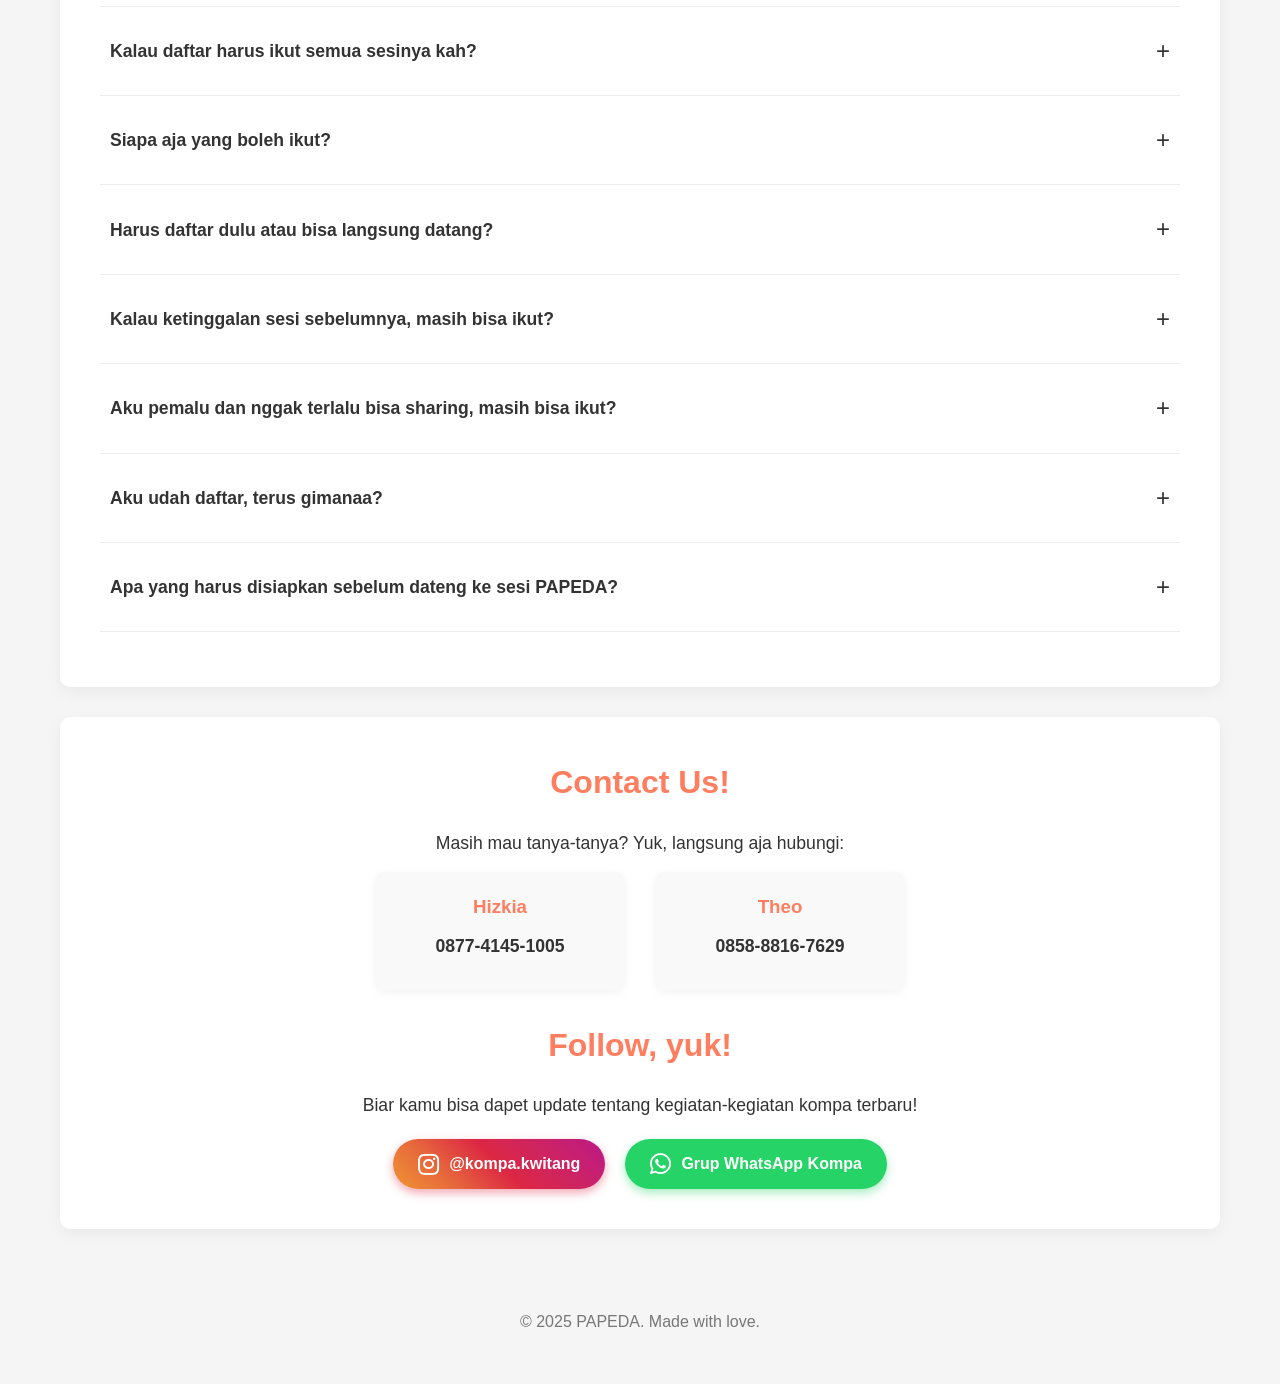
==== commit 77c60965: "add FAQ" ====
--- a/index.html
+++ b/index.html
@@ -100,6 +100,25 @@
                     <p>Pastinya bisa! Kita nggak maksa siapa pun buat ngomong kalau nggak nyaman. Kamu bisa dengerin dulu, belajar pelan-pelan, dan sharing kalau udah siap. PAPEDA tempat yang safe buat semua orang!</p>
                 </div>
             </div>
+            <div class="faq-item">
+                <div class="faq-question">Aku udah daftar, terus gimanaa?</div>
+                <div class="faq-answer">
+                    <p>Setelah daftar di link pendaftaran, kamu bisa join grup WhatsApp supaya kamu nggak ketinggalan update info-info terkait PAPEDA dan materi yang dibawakan. Kamu bisa join grup WhatsApp PAPEDA di link pendaftaran atau kontak ke salah satu contact person di bawah ini yaa!</p>
+                </div>
+            </div>
+            <div class="faq-item">
+                <div class="faq-question">Apa yang harus disiapkan sebelum dateng ke sesi PAPEDA?</div>
+                <div class="faq-answer">
+                    <p>Supaya pengalaman PAPEDA kamu makin seru dan bermakna, berikut yang perlu kamu siapkan:</p>
+                    <ul>
+                        <li><b>Baca perikopnya dulu</b>: Info terkait bacaan tiap sesi bisa kamu dapatkan di broadcast yang akan dishare di grup PAPEDA yaa! Kamu bisa join grup WhatsApp PAPEDA di link pendaftaran atau kontak ke salah satu contact person di bawah ini.</li>
+                        <li><b>Alkitab</b>: Bawa Alkitabmu, kalau bisa versi cetak karena kita bakal baca dan diskusiin ayat-ayatnya.</li>
+                        <li><b>Alat Tulis</b>: Siapkan buku catatanmu untuk mencatat poin-poin penting.</li>
+                        <li><b>Hati</b>: Datang dengan hati terbuka & bersekutu (dan senyuman terbaikmu ea)❤</li>
+                        <li><b>Teman</b>: Ajak teman-temanmu! Semakin banyak yang ikut, semakin seru diskusinya. Kita bisa saling belajar dan mendukung satu sama lain.</li>
+                    </ul>
+                </div>
+            </div>
             
         </section>
 
